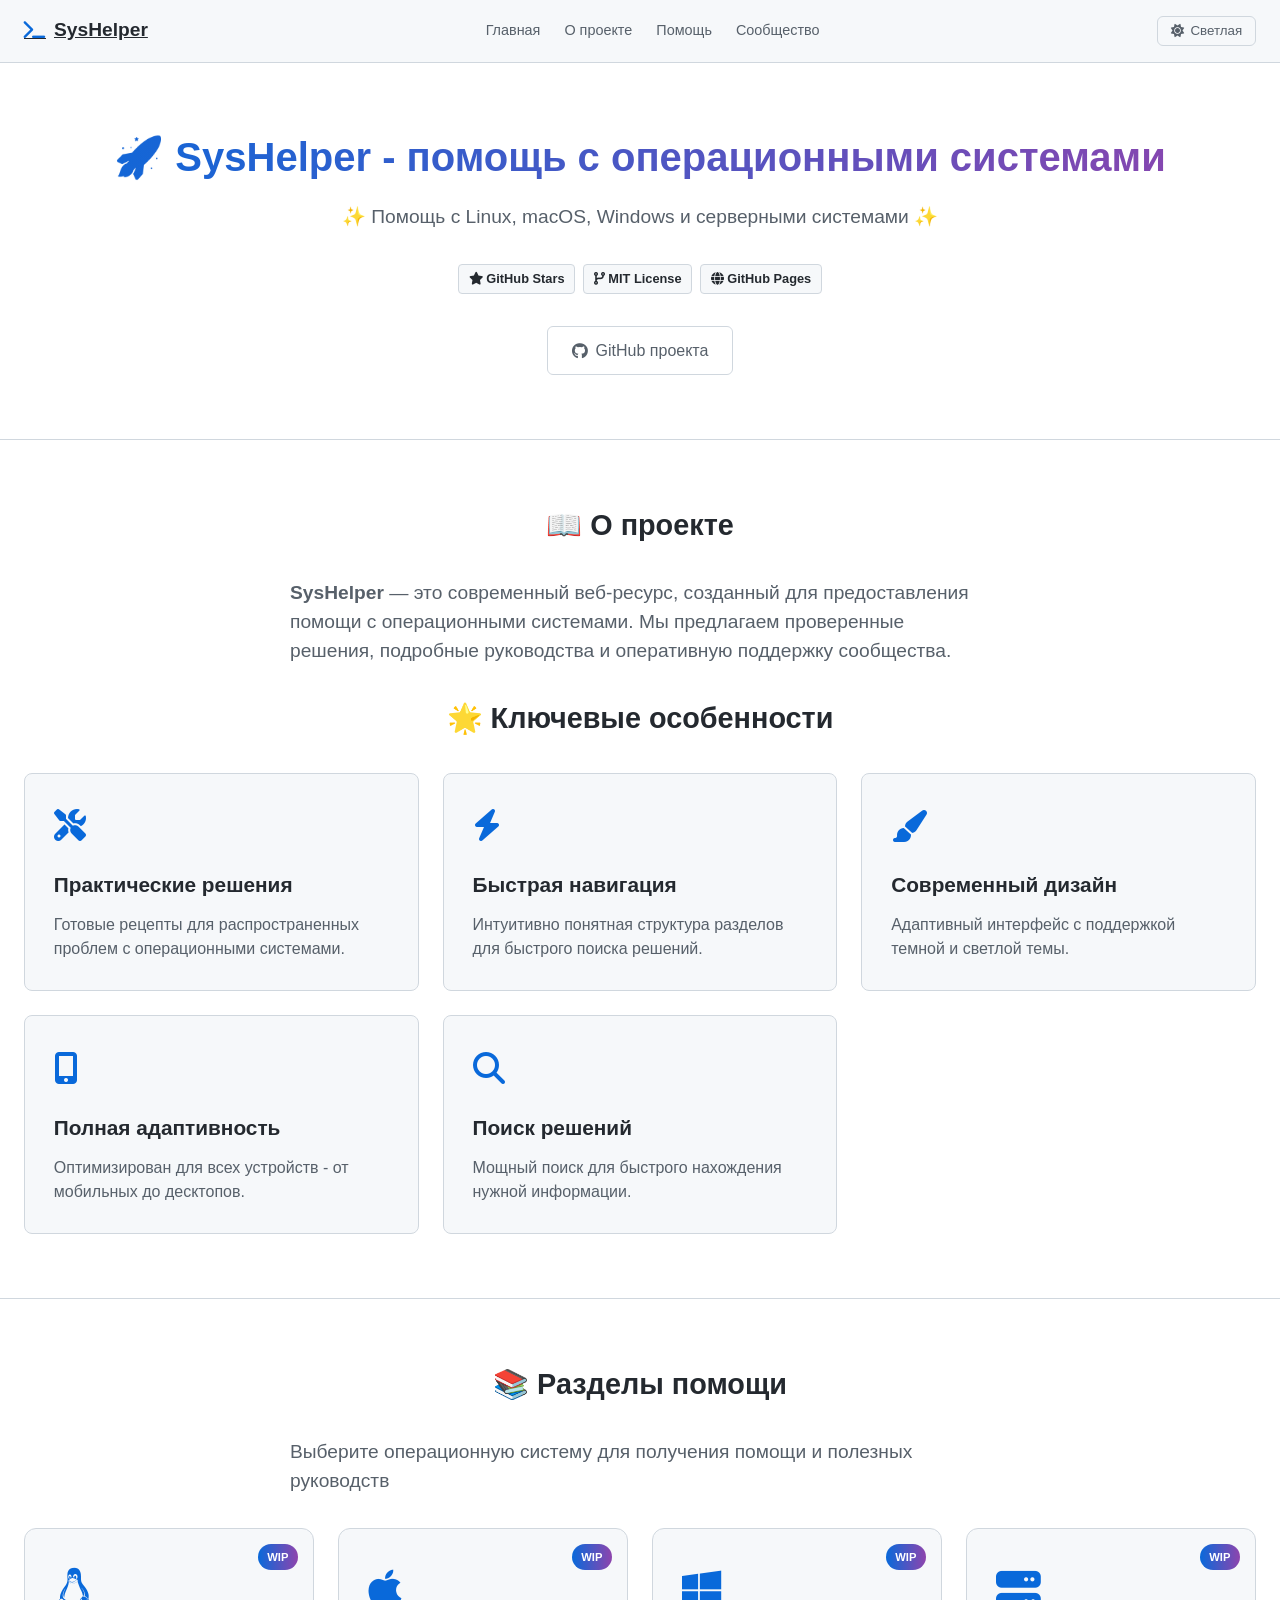
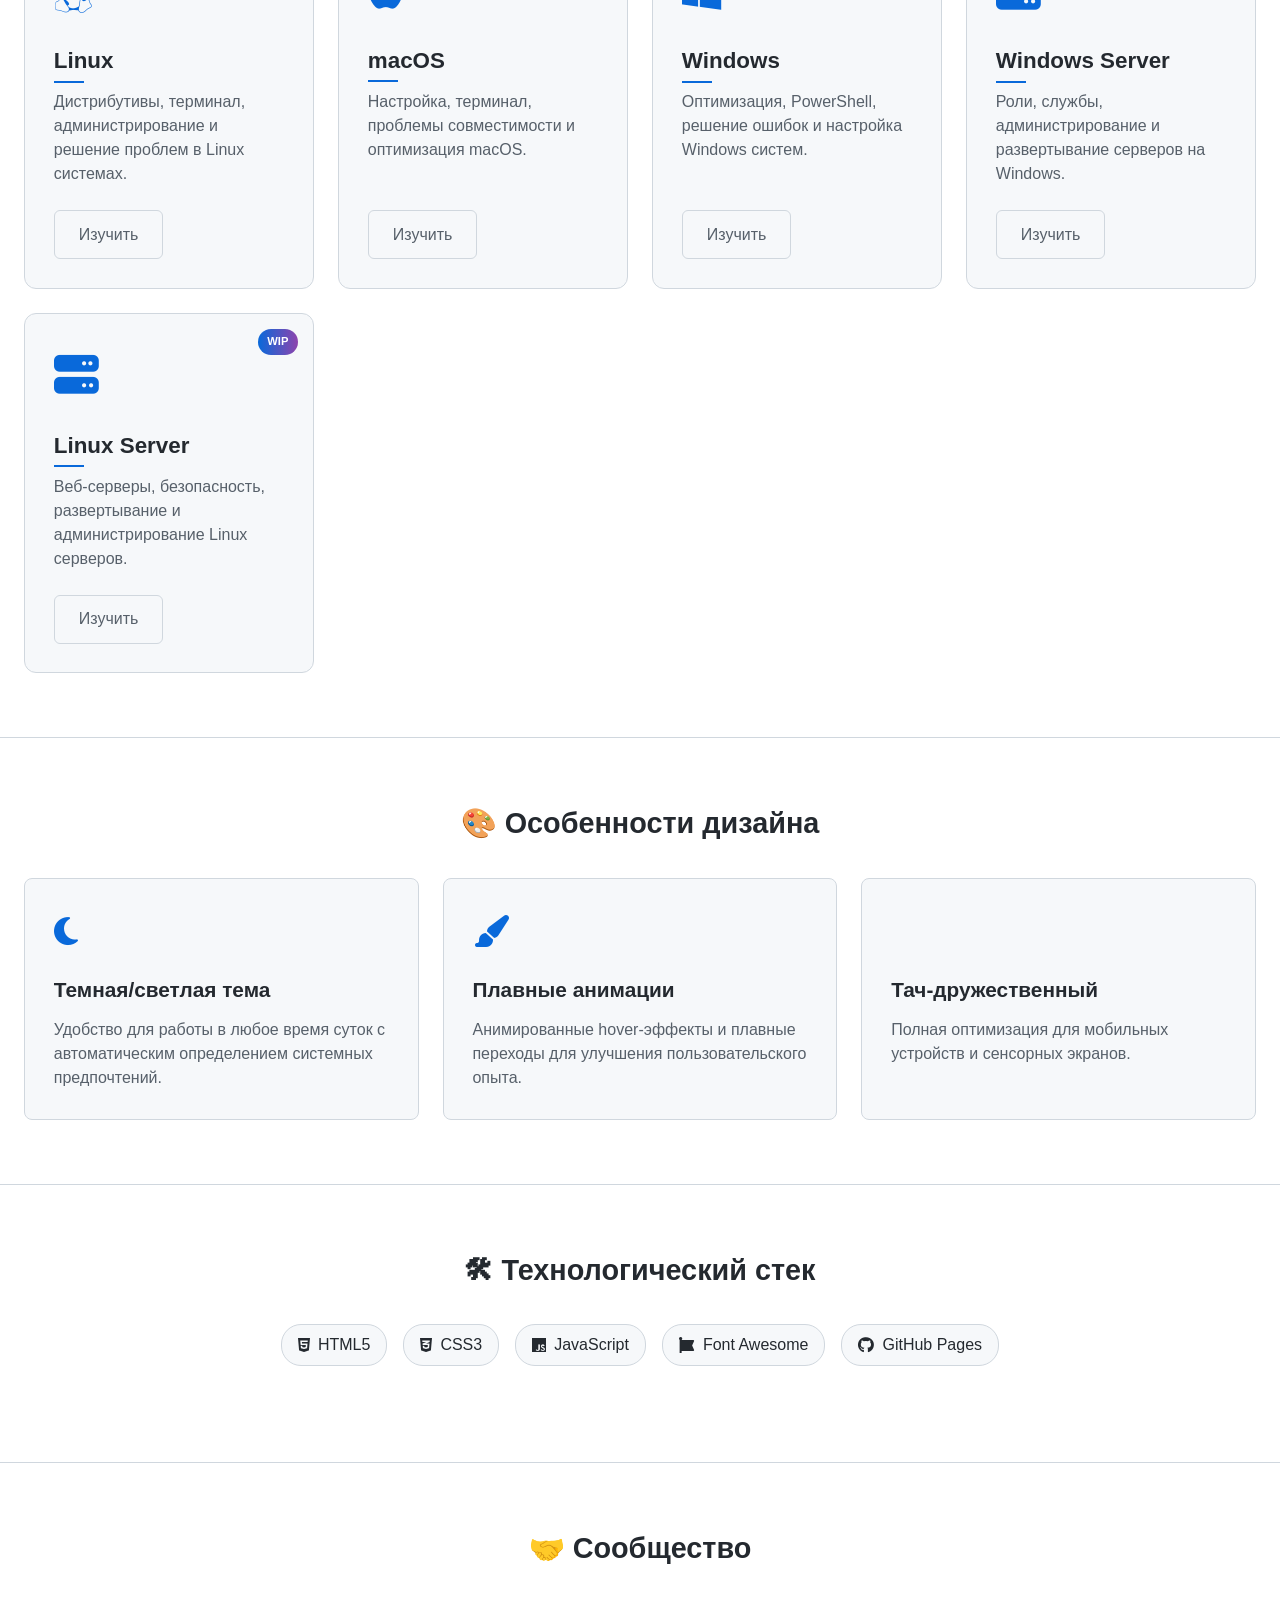
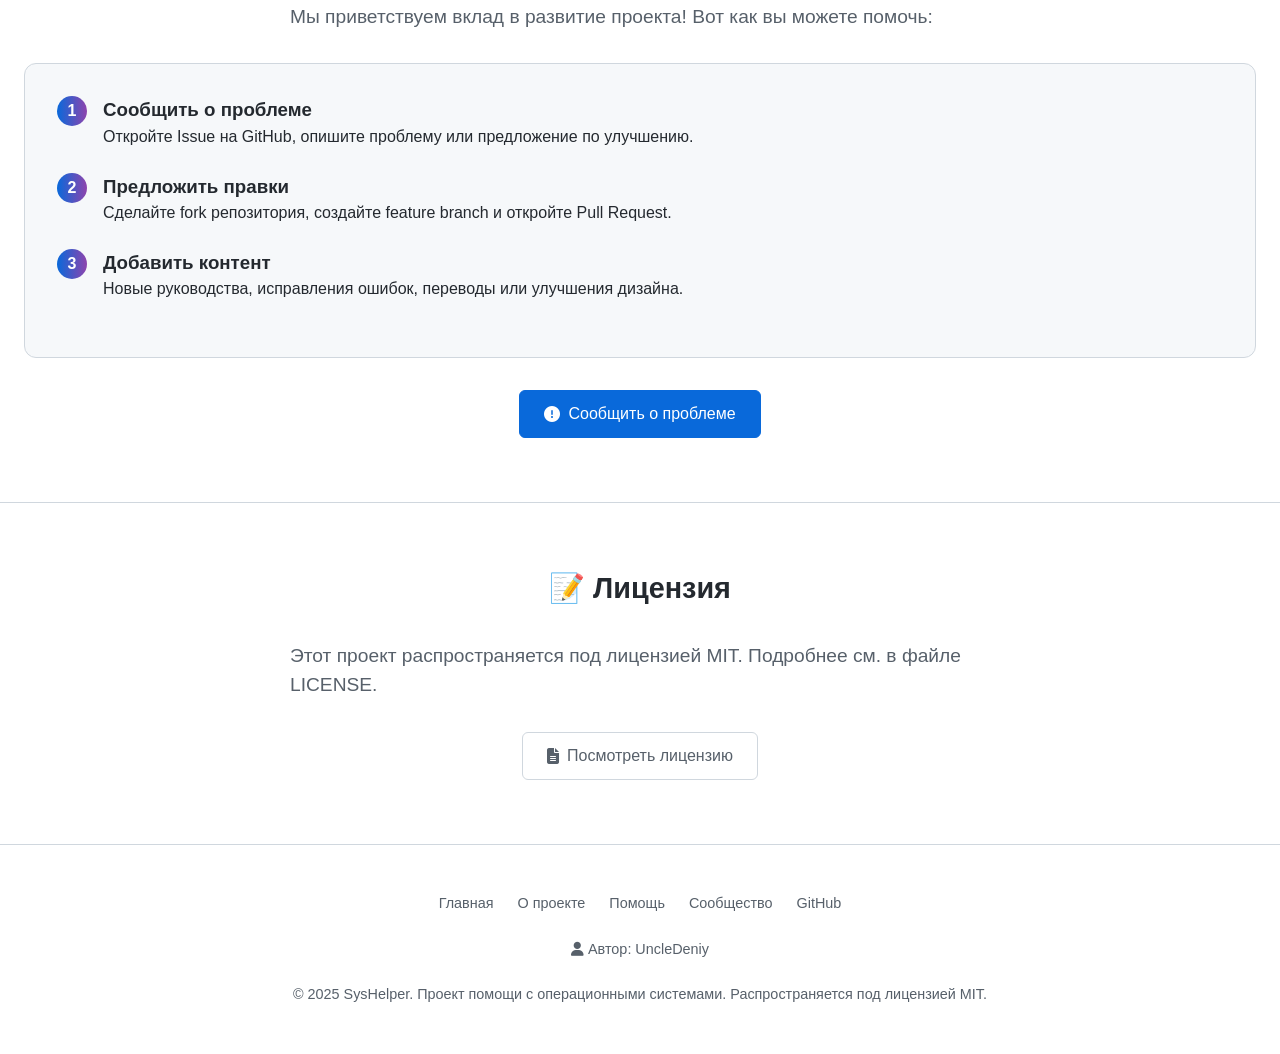
==== syshelper/index.html @ 0e30b64b "Add files via upload" ====
<!DOCTYPE html>
<html lang="ru" data-color-mode="dark" data-dark-theme="dark">
<head>
    <meta charset="UTF-8">
    <meta name="viewport" content="width=device-width, initial-scale=1.0">
    <title>SysHelper - Помощник по операционным системам</title>
    <link rel="stylesheet" href="https://cdnjs.cloudflare.com/ajax/libs/font-awesome/6.4.0/css/all.min.css">
    <style>
        :root {
            --bg-primary: #0d1117;
            --bg-secondary: #161b22;
            --text-primary: #f0f6fc;
            --text-secondary: #c9d1d9;
            --accent: #58a6ff;
            --border: #30363d;
            --success: #3fb950;
            --card-bg: #161b22;
            --header-bg: #161b22;
        }

        [data-color-mode="light"] {
            --bg-primary: #ffffff;
            --bg-secondary: #f6f8fa;
            --text-primary: #24292f;
            --text-secondary: #57606a;
            --accent: #0969da;
            --border: #d0d7de;
            --success: #1a7f37;
            --card-bg: #f6f8fa;
            --header-bg: #f6f8fa;
        }

        * {
            margin: 0;
            padding: 0;
            box-sizing: border-box;
        }

        body {
            font-family: -apple-system, BlinkMacSystemFont, 'Segoe UI', sans-serif;
            background-color: var(--bg-primary);
            color: var(--text-primary);
            line-height: 1.5;
            transition: all 0.3s ease;
        }

        .container {
            max-width: 1280px;
            margin: 0 auto;
            padding: 0 1.5rem;
        }

        header {
            background-color: var(--header-bg);
            border-bottom: 1px solid var(--border);
            padding: 1rem 0;
            position: sticky;
            top: 0;
            z-index: 100;
        }

        .header-container {
            display: flex;
            justify-content: space-between;
            align-items: center;
        }

        .logo {
            display: flex;
            align-items: center;
            gap: 0.5rem;
            font-weight: 600;
            font-size: 1.2rem;
            color: var(--text-primary);
        }

        .logo-icon {
            color: var(--accent);
        }

        .nav {
            display: flex;
            gap: 1.5rem;
            align-items: center;
        }

        .nav-link {
            color: var(--text-secondary);
            text-decoration: none;
            font-size: 0.9rem;
            transition: color 0.2s;
        }

        .nav-link:hover {
            color: var(--accent);
        }

        .controls {
            display: flex;
            gap: 1rem;
            align-items: center;
        }

        .theme-toggle {
            background: none;
            border: 1px solid var(--border);
            color: var(--text-secondary);
            border-radius: 6px;
            padding: 0.4rem 0.8rem;
            cursor: pointer;
            display: flex;
            align-items: center;
            gap: 0.4rem;
            transition: all 0.2s;
        }

        .theme-toggle:hover {
            background-color: var(--bg-secondary);
        }

        .hero {
            text-align: center;
            padding: 4rem 0;
            border-bottom: 1px solid var(--border);
        }

        .hero-title {
            font-size: 2.5rem;
            margin-bottom: 1rem;
            background: linear-gradient(90deg, var(--accent), #8e44ad);
            -webkit-background-clip: text;
            -webkit-text-fill-color: transparent;
            background-clip: text;
        }

        .hero-description {
            font-size: 1.2rem;
            color: var(--text-secondary);
            max-width: 700px;
            margin: 0 auto 2rem;
        }

        .hero-cta {
            display: flex;
            gap: 1rem;
            justify-content: center;
            margin-top: 2rem;
        }

        .btn {
            padding: 0.7rem 1.5rem;
            border-radius: 6px;
            font-weight: 500;
            text-decoration: none;
            display: inline-flex;
            align-items: center;
            gap: 0.5rem;
            transition: all 0.2s;
        }

        .btn-primary {
            background-color: var(--accent);
            color: white;
            border: 1px solid var(--accent);
        }

        .btn-primary:hover {
            background-color: transparent;
            color: var(--accent);
        }

        .btn-secondary {
            background-color: transparent;
            color: var(--text-secondary);
            border: 1px solid var(--border);
        }

        .btn-secondary:hover {
            background-color: var(--bg-secondary);
            border-color: var(--text-secondary);
        }

        .section {
            padding: 4rem 0;
            border-bottom: 1px solid var(--border);
        }

        .section-title {
            font-size: 1.8rem;
            margin-bottom: 2rem;
            text-align: center;
            color: var(--text-primary);
        }

        .os-grid {
            display: grid;
            grid-template-columns: repeat(auto-fit, minmax(280px, 1fr));
            gap: 1.5rem;
            margin-top: 2rem;
        }

        .os-card {
            background-color: var(--card-bg);
            border: 1px solid var(--border);
            border-radius: 12px;
            padding: 1.8rem;
            transition: all 0.3s ease;
            text-decoration: none;
            color: var(--text-primary);
            display: flex;
            flex-direction: column;
            height: 100%;
            position: relative;
            overflow: hidden;
        }

        .os-card::before {
            content: '';
            position: absolute;
            top: 0;
            left: 0;
            width: 100%;
            height: 4px;
            background: linear-gradient(90deg, var(--accent), #8e44ad);
            transform: scaleX(0);
            transform-origin: left;
            transition: transform 0.3s ease;
        }

        .os-card:hover {
            border-color: var(--accent);
            transform: translateY(-5px);
            box-shadow: 0 10px 25px rgba(0, 0, 0, 0.2);
        }

        .os-card:hover::before {
            transform: scaleX(1);
        }

        .os-icon {
            font-size: 2.8rem;
            margin-bottom: 1.2rem;
            color: var(--accent);
            transition: transform 0.3s ease;
        }

        .os-card:hover .os-icon {
            transform: scale(1.1);
        }

        .os-card h3 {
            font-size: 1.4rem;
            margin-bottom: 0.8rem;
            position: relative;
            display: inline-block;
        }

        .os-card h3::after {
            content: '';
            position: absolute;
            bottom: -5px;
            left: 0;
            width: 30px;
            height: 2px;
            background-color: var(--accent);
            transition: width 0.3s ease;
        }

        .os-card:hover h3::after {
            width: 100%;
        }

        .os-card p {
            color: var(--text-secondary);
            margin-bottom: 1.5rem;
            flex-grow: 1;
        }

        .os-card .btn {
            align-self: flex-start;
            margin-top: auto;
        }

        .features-grid {
            display: grid;
            grid-template-columns: repeat(auto-fit, minmax(300px, 1fr));
            gap: 1.5rem;
        }

        .feature-card {
            background-color: var(--card-bg);
            border: 1px solid var(--border);
            border-radius: 8px;
            padding: 1.8rem;
            transition: all 0.3s ease;
        }

        .feature-card:hover {
            transform: translateY(-3px);
            box-shadow: 0 5px 15px rgba(0, 0, 0, 0.1);
        }

        .feature-icon {
            font-size: 2rem;
            color: var(--accent);
            margin-bottom: 1.2rem;
        }

        .feature-card h3 {
            font-size: 1.3rem;
            margin-bottom: 0.8rem;
        }

        .feature-card p {
            color: var(--text-secondary);
        }

        footer {
            padding: 3rem 0;
            text-align: center;
            color: var(--text-secondary);
            font-size: 0.9rem;
        }

        .footer-links {
            display: flex;
            justify-content: center;
            gap: 1.5rem;
            margin-bottom: 1.5rem;
        }

        .footer-link {
            color: var(--text-secondary);
            text-decoration: none;
        }

        .footer-link:hover {
            color: var(--accent);
            text-decoration: underline;
        }

        .badges {
            display: flex;
            justify-content: center;
            gap: 0.5rem;
            flex-wrap: wrap;
            margin: 2rem 0;
        }

        .badge {
            display: inline-block;
            padding: 0.3rem 0.6rem;
            border-radius: 4px;
            font-size: 0.8rem;
            font-weight: 600;
            background-color: var(--bg-secondary);
            color: var(--text-primary);
            border: 1px solid var(--border);
        }

        .tech-stack {
            display: flex;
            flex-wrap: wrap;
            justify-content: center;
            gap: 1rem;
            margin: 2rem 0;
        }

        .tech-item {
            display: flex;
            align-items: center;
            gap: 0.5rem;
            padding: 0.5rem 1rem;
            background-color: var(--card-bg);
            border-radius: 20px;
            border: 1px solid var(--border);
        }

        .contrib-section {
            background-color: var(--card-bg);
            border-radius: 12px;
            padding: 2rem;
            margin: 2rem 0;
            border: 1px solid var(--border);
        }

        .contrib-step {
            display: flex;
            align-items: flex-start;
            gap: 1rem;
            margin-bottom: 1.5rem;
        }

        .step-number {
            background: linear-gradient(90deg, var(--accent), #8e44ad);
            color: white;
            width: 30px;
            height: 30px;
            border-radius: 50%;
            display: flex;
            align-items: center;
            justify-content: center;
            font-weight: bold;
            flex-shrink: 0;
        }

        @media (max-width: 768px) {
            .header-container {
                flex-direction: column;
                gap: 1rem;
            }
            
            .nav {
                gap: 1rem;
            }
            
            .hero-title {
                font-size: 2rem;
            }
            
            .hero-description {
                font-size: 1rem;
            }
            
            .hero-cta {
                flex-direction: column;
                align-items: center;
            }
            
            .os-grid, .features-grid {
                grid-template-columns: 1fr;
            }

            .footer-links {
                flex-direction: column;
                gap: 0.8rem;
            }
        }

        @keyframes fadeIn {
            from { opacity: 0; transform: translateY(10px); }
            to { opacity: 1; transform: translateY(0); }
        }

        .animate {
            animation: fadeIn 0.5s ease forwards;
        }

        .delay-1 { animation-delay: 0.1s; }
        .delay-2 { animation-delay: 0.2s; }
        .delay-3 { animation-delay: 0.3s; }
        .delay-4 { animation-delay: 0.4s; }
        
        .card-badge {
            position: absolute;
            top: 15px;
            right: 15px;
            background: linear-gradient(90deg, var(--accent), #8e44ad);
            color: white;
            font-size: 0.7rem;
            padding: 0.3rem 0.6rem;
            border-radius: 20px;
            font-weight: 600;
        }

        .wip-badge {
            background-color: #ff6b6b;
            color: white;
            padding: 0.3rem 0.6rem;
            border-radius: 4px;
            font-size: 0.8rem;
            font-weight: 600;
            margin-left: 0.5rem;
        }
    </style>
</head>
<body>
    <header>
        <div class="container header-container">
            <a href="#" class="logo">
                <i class="fas fa-terminal logo-icon"></i>
                <span>SysHelper</span>
            </a>
            
            <div class="nav">
                <a href="#" class="nav-link">Главная</a>
                <a href="#about" class="nav-link">О проекте</a>
                <a href="#os" class="nav-link">Помощь</a>
                <a href="#community" class="nav-link">Сообщество</a>
            </div>
            
            <div class="controls">
                <button class="theme-toggle" id="theme-toggle">
                    <i class="fas fa-moon"></i>
                    <span>Тема</span>
                </button>
            </div>
        </div>
    </header>

    <main>
        <section class="hero">
            <div class="container">
                <h1 class="hero-title animate">🚀 SysHelper - помощь с операционными системами</h1>
                <p class="hero-description animate delay-1">
                    ✨ Помощь с Linux, macOS, Windows и серверными системами ✨
                </p>
                
                <div class="badges">
                    <span class="badge"><i class="fas fa-star"></i> GitHub Stars</span>
                    <span class="badge"><i class="fas fa-code-branch"></i> MIT License</span>
                    <span class="badge"><i class="fas fa-globe"></i> GitHub Pages</span>
                </div>
                
                <div class="hero-cta">
                    <a href="https://github.com/UncleDeniy/SysHelper.github.io" class="btn btn-secondary animate delay-3">
                        <i class="fab fa-github"></i>
                        GitHub проекта
                    </a>
                </div>
            </div>
        </section>

        <section class="section" id="about">
            <div class="container">
                <h2 class="section-title">📖 О проекте</h2>
                <p class="hero-description">
                    <strong>SysHelper</strong> — это современный веб-ресурс, созданный для предоставления помощи с операционными системами. Мы предлагаем проверенные решения, подробные руководства и оперативную поддержку сообщества.
                </p>
                
                <h3 class="section-title">🌟 Ключевые особенности</h3>
                <div class="features-grid">
                    <div class="feature-card animate">
                        <div class="feature-icon">
                            <i class="fas fa-tools"></i>
                        </div>
                        <h3>Практические решения</h3>
                        <p>Готовые рецепты для распространенных проблем с операционными системами.</p>
                    </div>
                    
                    <div class="feature-card animate delay-1">
                        <div class="feature-icon">
                            <i class="fas fa-bolt"></i>
                        </div>
                        <h3>Быстрая навигация</h3>
                        <p>Интуитивно понятная структура разделов для быстрого поиска решений.</p>
                    </div>
                    
                    <div class="feature-card animate delay-2">
                        <div class="feature-icon">
                            <i class="fas fa-paint-brush"></i>
                        </div>
                        <h3>Современный дизайн</h3>
                        <p>Адаптивный интерфейс с поддержкой темной и светлой темы.</p>
                    </div>
                    
                    <div class="feature-card animate delay-3">
                        <div class="feature-icon">
                            <i class="fas fa-mobile-alt"></i>
                        </div>
                        <h3>Полная адаптивность</h3>
                        <p>Оптимизирован для всех устройств - от мобильных до десктопов.</p>
                    </div>
                    
                    <div class="feature-card animate delay-4">
                        <div class="feature-icon">
                            <i class="fas fa-search"></i>
                        </div>
                        <h3>Поиск решений</h3>
                        <p>Мощный поиск для быстрого нахождения нужной информации.</p>
                    </div>
                </div>
            </div>
        </section>

        <section class="section" id="os">
            <div class="container">
                <h2 class="section-title">📚 Разделы помощи</h2>
                <p class="hero-description">
                    Выберите операционную систему для получения помощи и полезных руководств
                </p>
                <div class="os-grid">
                    <a href="os/linux/linux.html" class="os-card animate delay-1">
                        <span class="card-badge">WIP</span>
                        <div class="os-icon">
                            <i class="fab fa-linux"></i>
                        </div>
                        <h3>Linux</h3>
                        <p>Дистрибутивы, терминал, администрирование и решение проблем в Linux системах.</p>
                        <span class="btn btn-secondary">Изучить</span>
                    </a>
                    
                    <a href="os/macos/macos.html" class="os-card animate delay-2">
                        <span class="card-badge">WIP</span>
                        <div class="os-icon">
                            <i class="fab fa-apple"></i>
                        </div>
                        <h3>macOS</h3>
                        <p>Настройка, терминал, проблемы совместимости и оптимизация macOS.</p>
                        <span class="btn btn-secondary">Изучить</span>
                    </a>
                    
                    <a href="os/windows/windows.html" class="os-card animate delay-3">
                        <span class="card-badge">WIP</span>
                        <div class="os-icon">
                            <i class="fab fa-windows"></i>
                        </div>
                        <h3>Windows</h3>
                        <p>Оптимизация, PowerShell, решение ошибок и настройка Windows систем.</p>
                        <span class="btn btn-secondary">Изучить</span>
                    </a>
                    
                    <a href="os/windows-server/windows-server.html" class="os-card animate delay-4">
                        <span class="card-badge">WIP</span>
                        <div class="os-icon">
                            <i class="fas fa-server"></i>
                        </div>
                        <h3>Windows Server</h3>
                        <p>Роли, службы, администрирование и развертывание серверов на Windows.</p>
                        <span class="btn btn-secondary">Изучить</span>
                    </a>
                    
                    <a href="os/linux-server/linux-server.html" class="os-card animate delay-4">
                        <span class="card-badge">WIP</span>
                        <div class="os-icon">
                            <i class="fas fa-server"></i>
                        </div>
                        <h3>Linux Server</h3>
                        <p>Веб-серверы, безопасность, развертывание и администрирование Linux серверов.</p>
                        <span class="btn btn-secondary">Изучить</span>
                    </a>
                </div>
            </div>
        </section>

        <section class="section">
            <div class="container">
                <h2 class="section-title">🎨 Особенности дизайна</h2>
                <div class="features-grid">
                    <div class="feature-card animate">
                        <div class="feature-icon">
                            <i class="fas fa-moon"></i>
                        </div>
                        <h3>Темная/светлая тема</h3>
                        <p>Удобство для работы в любое время суток с автоматическим определением системных предпочтений.</p>
                    </div>
                    
                    <div class="feature-card animate delay-1">
                        <div class="feature-icon">
                            <i class="fas fa-paint-brush"></i>
                        </div>
                        <h3>Плавные анимации</h3>
                        <p>Анимированные hover-эффекты и плавные переходы для улучшения пользовательского опыта.</p>
                    </div>
                    
                    <div class="feature-card animate delay-2">
                        <div class="feature-icon">
                            <i class="fas fa-touch"></i>
                        </div>
                        <h3>Тач-дружественный</h3>
                        <p>Полная оптимизация для мобильных устройств и сенсорных экранов.</p>
                    </div>
                </div>
            </div>
        </section>

        <section class="section" id="tech">
            <div class="container">
                <h2 class="section-title">🛠 Технологический стек</h2>
                <div class="tech-stack">
                    <div class="tech-item">
                        <i class="fab fa-html5"></i>
                        <span>HTML5</span>
                    </div>
                    <div class="tech-item">
                        <i class="fab fa-css3-alt"></i>
                        <span>CSS3</span>
                    </div>
                    <div class="tech-item">
                        <i class="fab fa-js"></i>
                        <span>JavaScript</span>
                    </div>
                    <div class="tech-item">
                        <i class="fab fa-font-awesome"></i>
                        <span>Font Awesome</span>
                    </div>
                    <div class="tech-item">
                        <i class="fab fa-github"></i>
                        <span>GitHub Pages</span>
                    </div>
                </div>
            </div>
        </section>

        <section class="section" id="community">
            <div class="container">
                <h2 class="section-title">🤝 Сообщество</h2>
                <p class="hero-description">
                    Мы приветствуем вклад в развитие проекта! Вот как вы можете помочь:
                </p>
                
                <div class="contrib-section">
                    <div class="contrib-step">
                        <div class="step-number">1</div>
                        <div>
                            <h3>Сообщить о проблеме</h3>
                            <p>Откройте Issue на GitHub, опишите проблему или предложение по улучшению.</p>
                        </div>
                    </div>
                    
                    <div class="contrib-step">
                        <div class="step-number">2</div>
                        <div>
                            <h3>Предложить правки</h3>
                            <p>Сделайте fork репозитория, создайте feature branch и откройте Pull Request.</p>
                        </div>
                    </div>
                    
                    <div class="contrib-step">
                        <div class="step-number">3</div>
                        <div>
                            <h3>Добавить контент</h3>
                            <p>Новые руководства, исправления ошибок, переводы или улучшения дизайна.</p>
                        </div>
                    </div>
                </div>
                
                <div style="text-align: center; margin-top: 2rem;">
                    <a href="https://github.com/UncleDeniy/SysHelper.github.io/issues" class="btn btn-primary">
                        <i class="fas fa-exclamation-circle"></i>
                        Сообщить о проблеме
                    </a>
                </div>
            </div>
        </section>

        <section class="section">
            <div class="container">
                <h2 class="section-title">📝 Лицензия</h2>
                <p class="hero-description">
                    Этот проект распространяется под лицензией MIT. Подробнее см. в файле LICENSE.
                </p>
                <div style="text-align: center; margin-top: 2rem;">
                    <a href="https://github.com/UncleDeniy/SysHelper.github.io/blob/main/LICENSE" class="btn btn-secondary">
                        <i class="fas fa-file-alt"></i>
                        Посмотреть лицензию
                    </a>
                </div>
            </div>
        </section>
    </main>

    <footer>
        <div class="container">
            <div class="footer-links">
                <a href="#" class="footer-link">Главная</a>
                <a href="#about" class="footer-link">О проекте</a>
                <a href="#os" class="footer-link">Помощь</a>
                <a href="#community" class="footer-link">Сообщество</a>
                <a href="https://github.com/UncleDeniy/SysHelper.github.io" class="footer-link">GitHub</a>
            </div>
            
            <div class="footer-links">
                <a href="https://github.com/UncleDeniy" class="footer-link">
                    <i class="fas fa-user"></i> Автор: UncleDeniy
                </a>
            </div>
            
            <p>© 2025 SysHelper. Проект помощи с операционными системами. Распространяется под лицензией MIT.</p>
            
        </div>
    </footer>

    <script>
        document.addEventListener('DOMContentLoaded', function() {
            const themeToggle = document.getElementById('theme-toggle');
            const themeIcon = themeToggle.querySelector('i');
            const themeText = themeToggle.querySelector('span');
 
            const savedTheme = localStorage.getItem('theme');
            const systemPrefersDark = window.matchMedia('(prefers-color-scheme: dark)').matches;
            
            if (savedTheme === 'light' || (!savedTheme && !systemPrefersDark)) {
                document.documentElement.setAttribute('data-color-mode', 'light');
                document.documentElement.setAttribute('data-dark-theme', 'light');
                themeIcon.className = 'fas fa-sun';
                themeText.textContent = 'Светлая';
            } else {
                themeIcon.className = 'fas fa-moon';
                themeText.textContent = 'Тёмная';
            }
            
            themeToggle.addEventListener('click', function() {
                const currentTheme = document.documentElement.getAttribute('data-color-mode');
                
                if (currentTheme === 'dark') {
                    document.documentElement.setAttribute('data-color-mode', 'light');
                    document.documentElement.setAttribute('data-dark-theme', 'light');
                    themeIcon.className = 'fas fa-sun';
                    themeText.textContent = 'Светлая';
                    localStorage.setItem('theme', 'light');
                } else {
                    document.documentElement.setAttribute('data-color-mode', 'dark');
                    document.documentElement.setAttribute('data-dark-theme', 'dark');
                    themeIcon.className = 'fas fa-moon';
                    themeText.textContent = 'Тёмная';
                    localStorage.setItem('theme', 'dark');
                }
            });
             
            const animatedElements = document.querySelectorAll('.animate');
            
            const observer = new IntersectionObserver((entries) => {
                entries.forEach(entry => {
                    if (entry.isIntersecting) {
                        entry.target.style.opacity = 1;
                        entry.target.style.transform = 'translateY(0)';
                    }
                });
            }, { threshold: 0.1 });
            
            animatedElements.forEach(el => {
                el.style.opacity = 0;
                el.style.transform = 'translateY(10px)';
                el.style.transition = 'opacity 0.5s ease, transform 0.5s ease';
                observer.observe(el);
            });
        });
    </script>
</body>
</html>
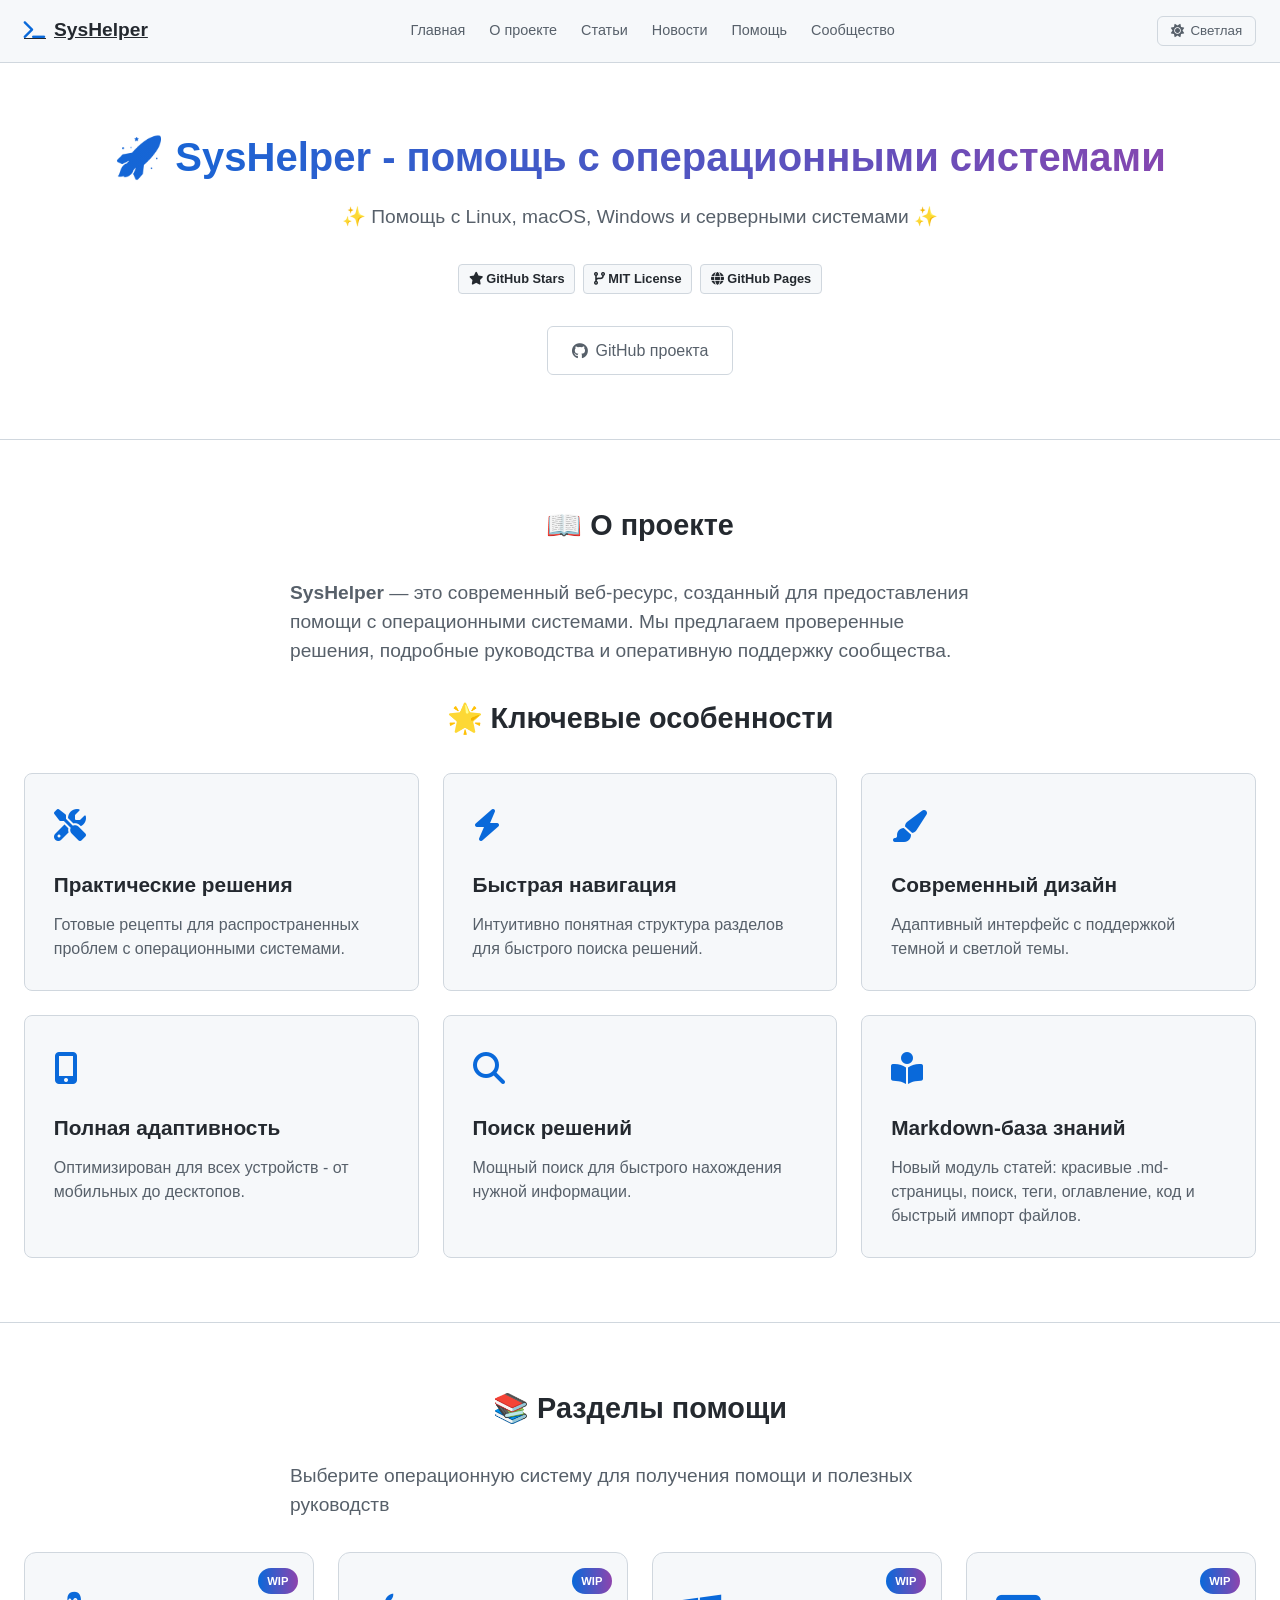
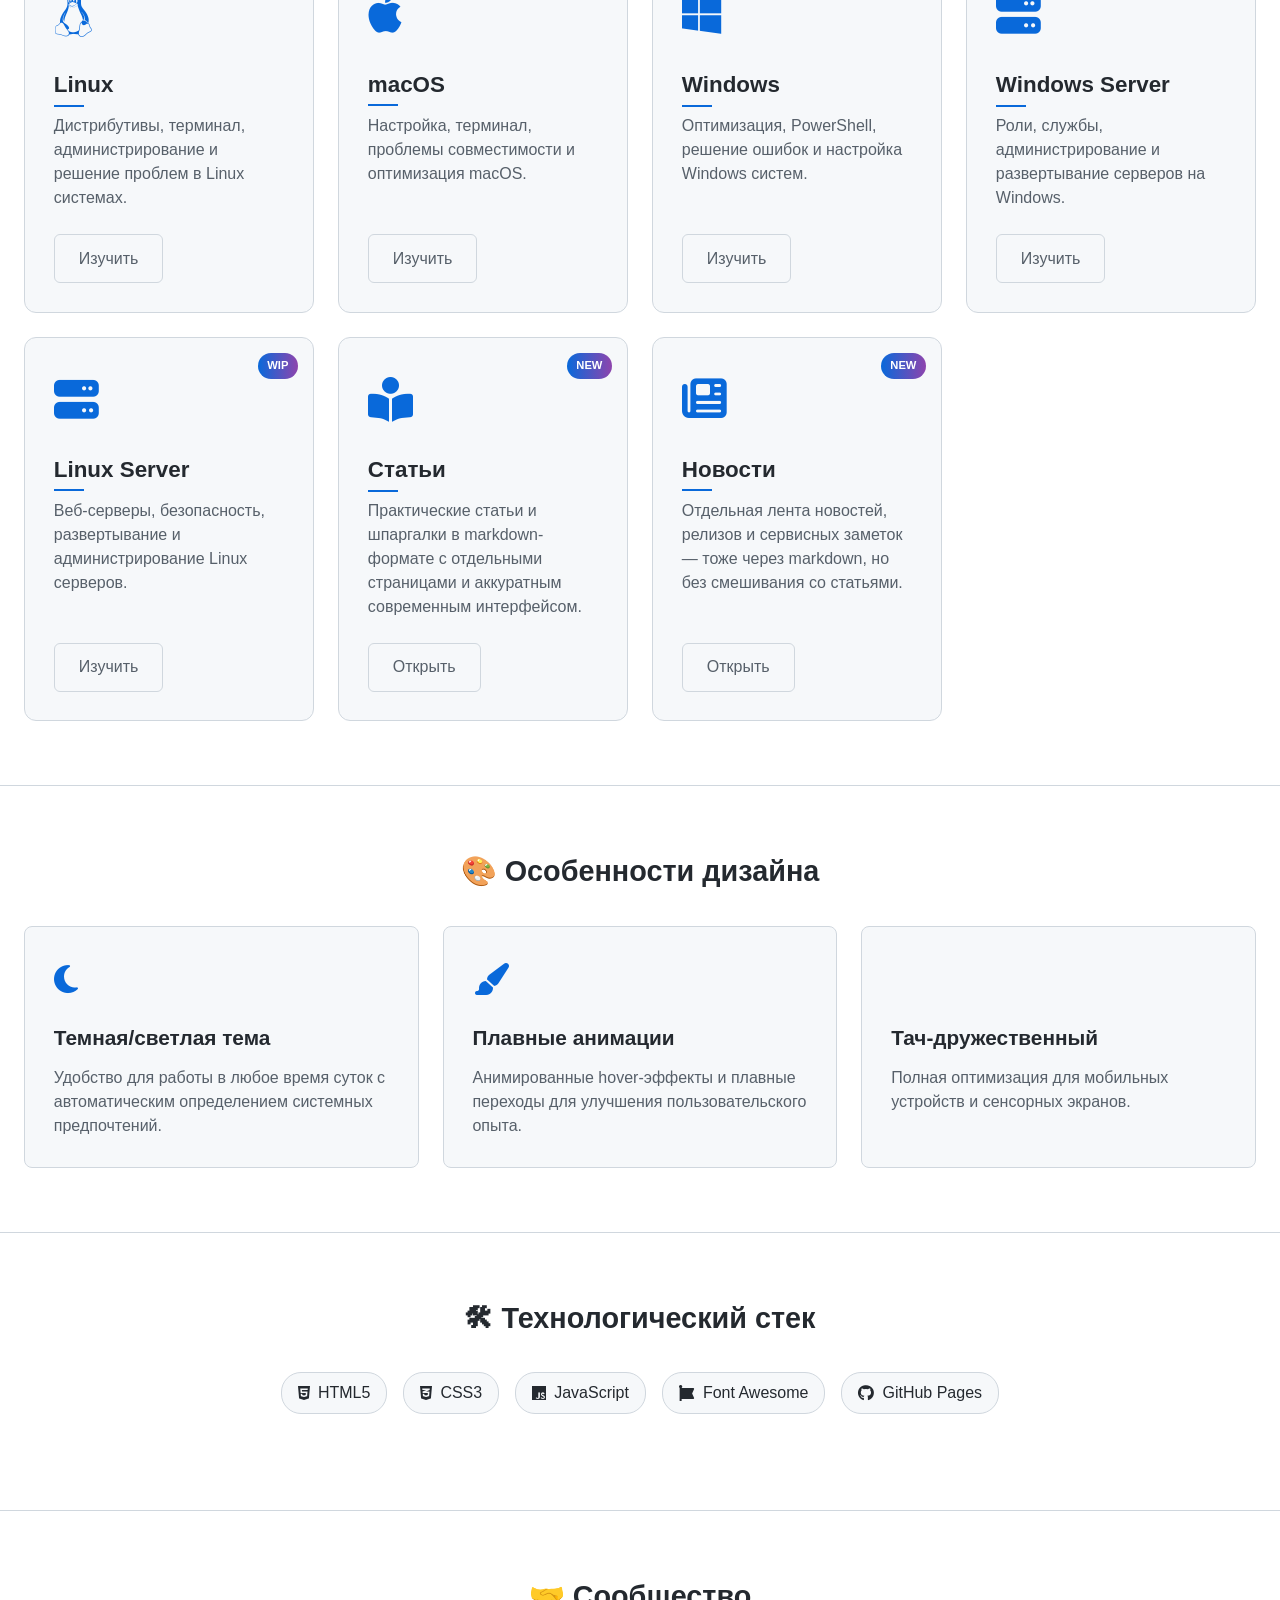
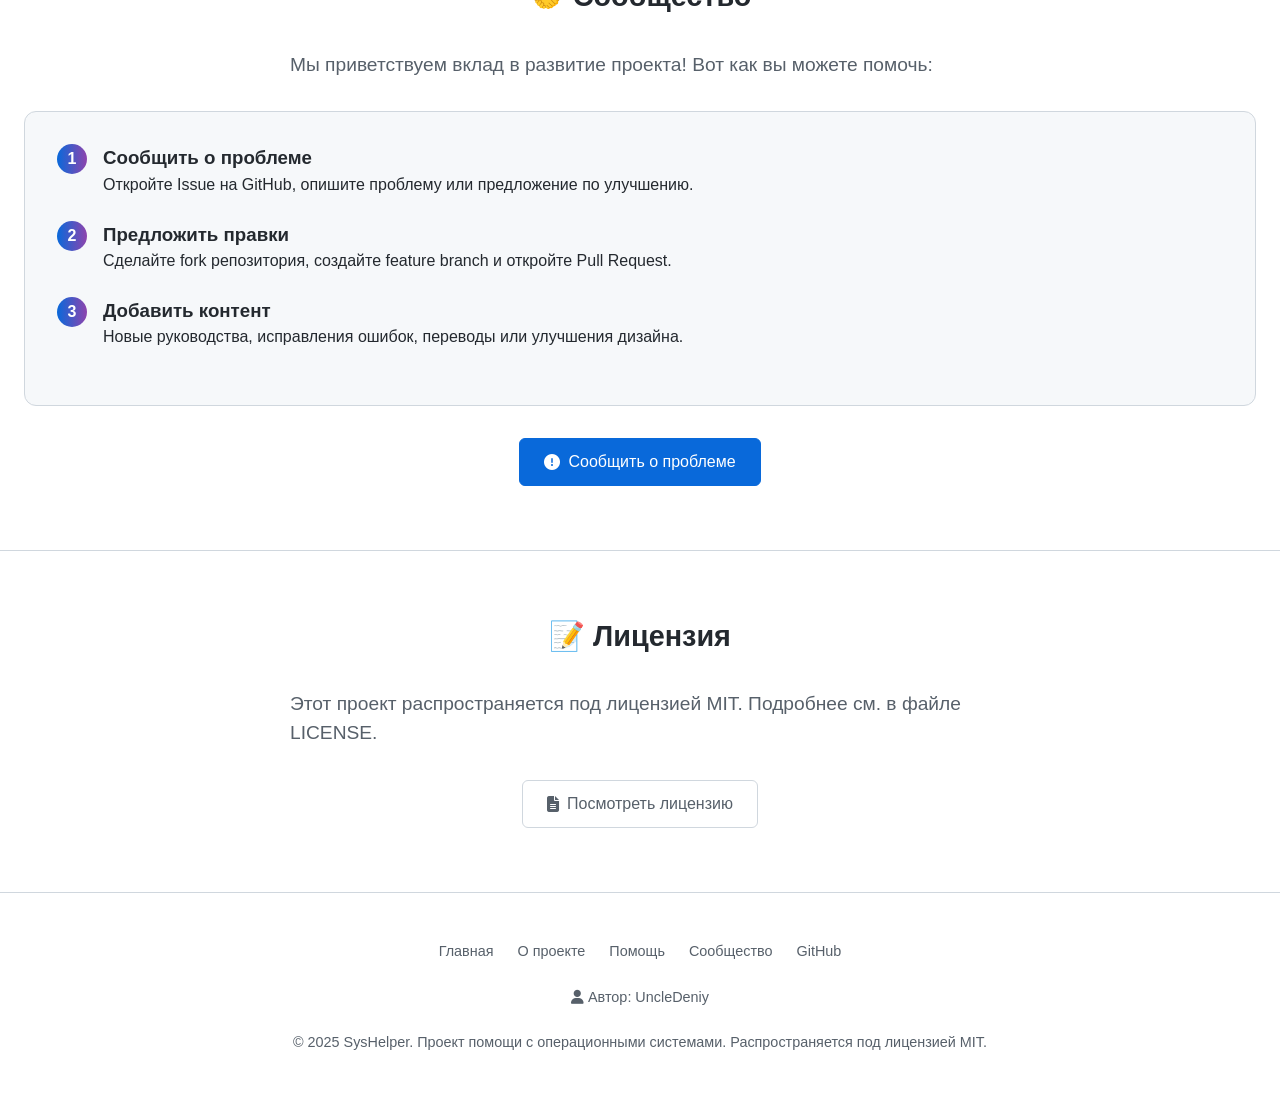
==== commit 9151af59: "Add files via upload" ====
--- a/syshelper/index.html
+++ b/syshelper/index.html
@@ -485,6 +485,8 @@
             <div class="nav">
                 <a href="#" class="nav-link">Главная</a>
                 <a href="#about" class="nav-link">О проекте</a>
+                <a href="articles/index.html" class="nav-link">Статьи</a>
+                <a href="news/index.html" class="nav-link">Новости</a>
                 <a href="#os" class="nav-link">Помощь</a>
                 <a href="#community" class="nav-link">Сообщество</a>
             </div>
@@ -569,6 +571,14 @@
                         <h3>Поиск решений</h3>
                         <p>Мощный поиск для быстрого нахождения нужной информации.</p>
                     </div>
+                    
+                    <div class="feature-card animate delay-4">
+                        <div class="feature-icon">
+                            <i class="fas fa-book-open-reader"></i>
+                        </div>
+                        <h3>Markdown-база знаний</h3>
+                        <p>Новый модуль статей: красивые .md-страницы, поиск, теги, оглавление, код и быстрый импорт файлов.</p>
+                    </div>
                 </div>
             </div>
         </section>
@@ -628,6 +638,26 @@
                         <h3>Linux Server</h3>
                         <p>Веб-серверы, безопасность, развертывание и администрирование Linux серверов.</p>
                         <span class="btn btn-secondary">Изучить</span>
+                    </a>
+                    
+                    <a href="articles/index.html" class="os-card animate delay-4">
+                        <span class="card-badge">NEW</span>
+                        <div class="os-icon">
+                            <i class="fas fa-book-open-reader"></i>
+                        </div>
+                        <h3>Статьи</h3>
+                        <p>Практические статьи и шпаргалки в markdown-формате с отдельными страницами и аккуратным современным интерфейсом.</p>
+                        <span class="btn btn-secondary">Открыть</span>
+                    </a>
+                    
+                    <a href="news/index.html" class="os-card animate delay-4">
+                        <span class="card-badge">NEW</span>
+                        <div class="os-icon">
+                            <i class="fas fa-newspaper"></i>
+                        </div>
+                        <h3>Новости</h3>
+                        <p>Отдельная лента новостей, релизов и сервисных заметок — тоже через markdown, но без смешивания со статьями.</p>
+                        <span class="btn btn-secondary">Открыть</span>
                     </a>
                 </div>
             </div>
